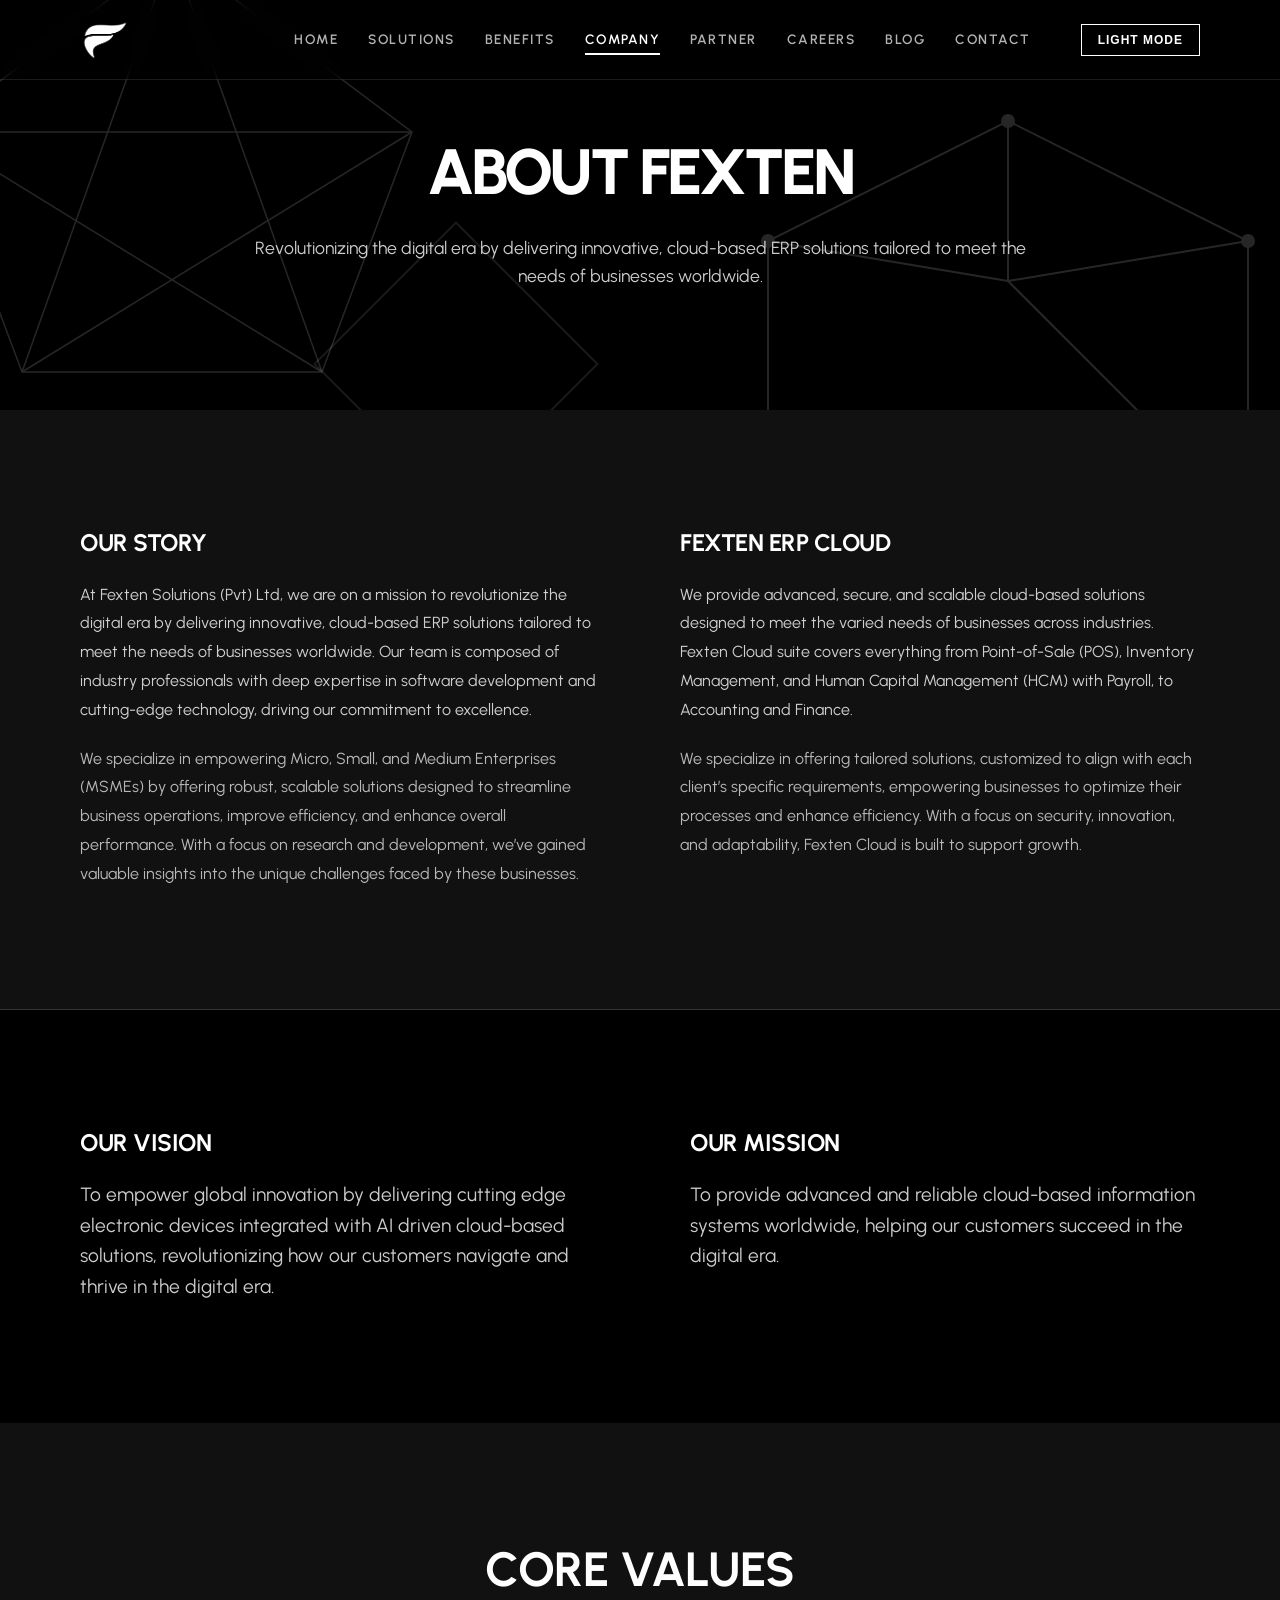
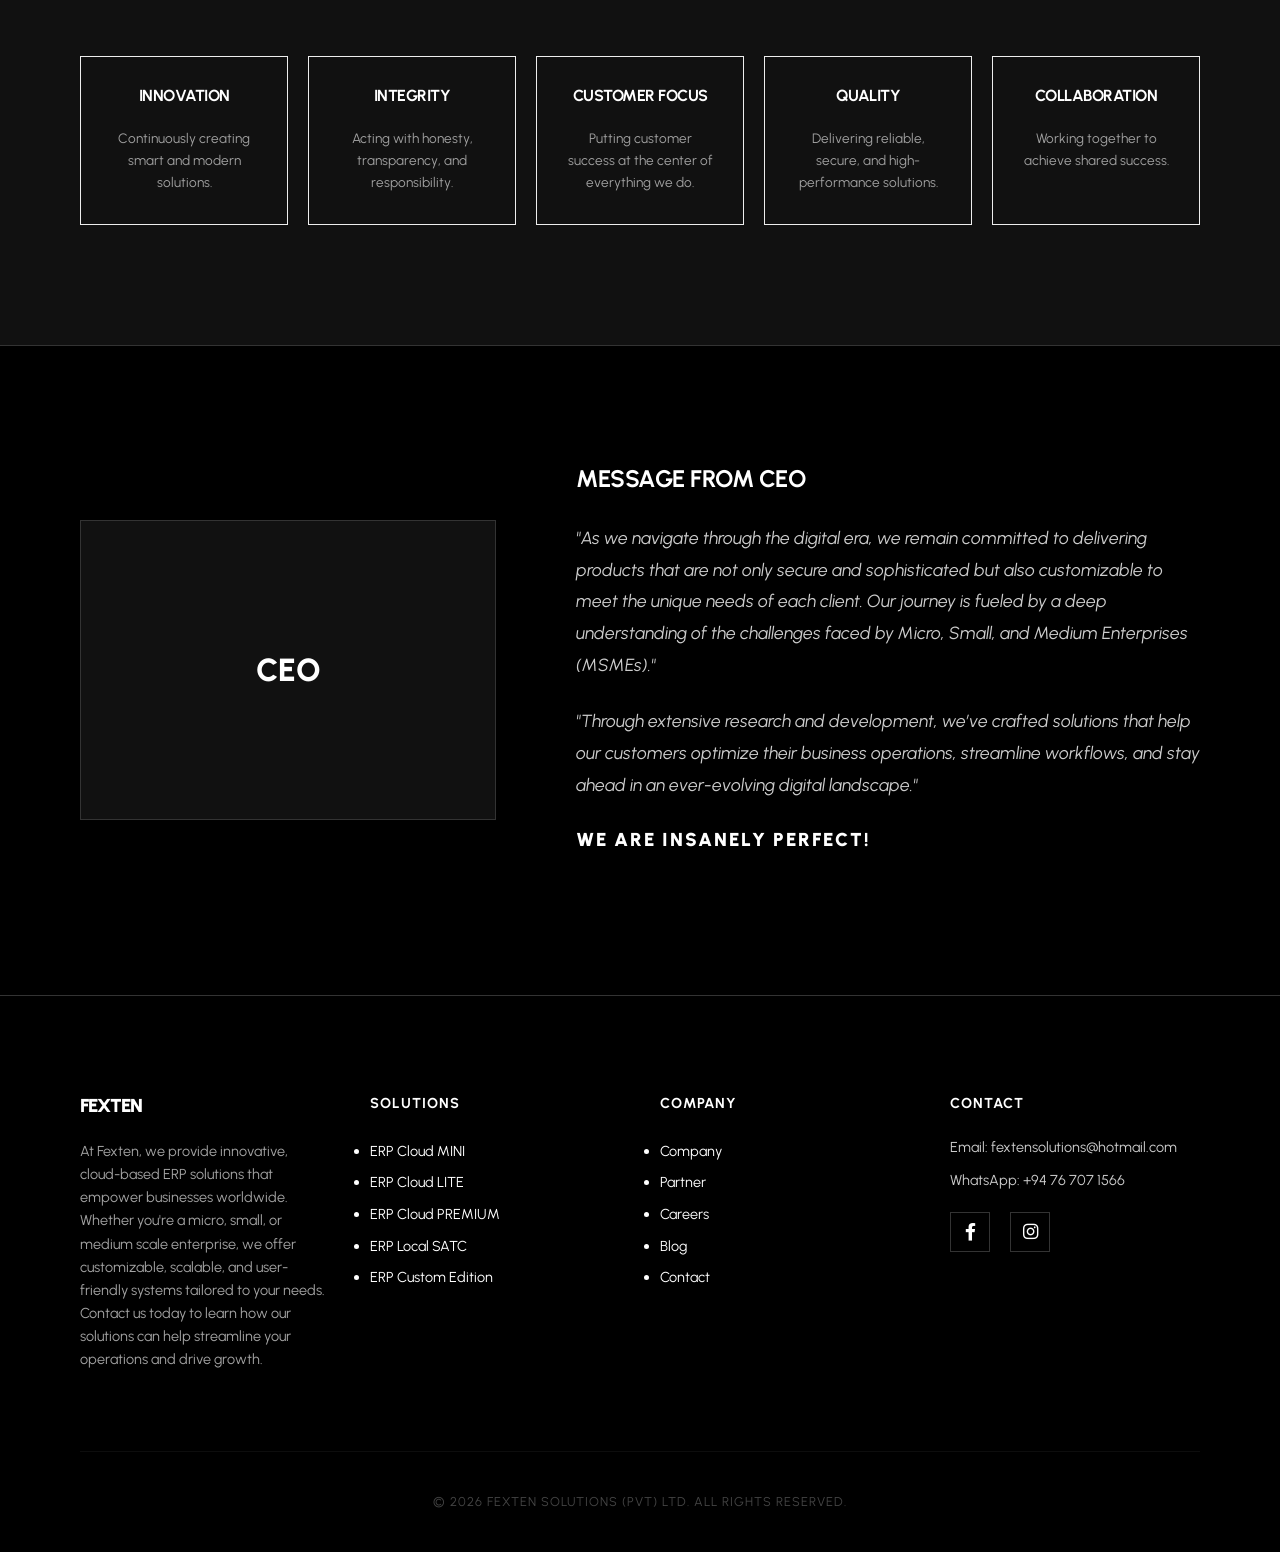
==== company.html @ 6a02f4cf "feat: Initial implementation of the Fexten website, including various pages, assets, and a refactore" ====
<!DOCTYPE html>
<html lang="en">

<head>
    <meta charset="UTF-8">
    <meta name="viewport" content="width=device-width, initial-scale=1.0">
    <title>Company | Fexten Solutions</title>
    <link rel="stylesheet" href="assets/css/style.css">
    <link href="https://fonts.googleapis.com/css2?family=Urbanist:wght@300;400;500;600;700;800;900&display=swap"
        rel="stylesheet">
    <link rel="stylesheet" href="https://cdnjs.cloudflare.com/ajax/libs/font-awesome/6.0.0/css/all.min.css">
</head>

<body>

    <!-- Header -->
    <!-- Header -->
    <nav class="navbar">
        <div class="container header-container">
            <div class="nav-logo">
                <a href="index.html">
                    <img src="assets/img/logo_whit.jpeg" alt="FEXTEN" class="nav-logo-img">
                </a>
            </div>
            <div class="mobile-menu-btn">☰</div>
            <div class="nav-links">
                <a href="index.html" data-page="index">Home</a>
                <a href="solutions.html" data-page="solutions">Solutions</a>
                <a href="benefits.html" data-page="benefits">Benefits</a>
                <a href="company.html" data-page="company">Company</a>
                <a href="partner.html" data-page="partner">Partner</a>
                <a href="careers.html" data-page="careers">Careers</a>
                <a href="blog.html" data-page="blog">Blog</a>
                <a href="contact.html" data-page="contact">Contact</a>
                <button class="theme-toggle" id="theme-toggle">
                    <span class="mode-text">Dark Mode</span>
                </button>
            </div>
        </div>
    </nav>

    <header class="section hero text-center bg-black-section" style="padding-top: 140px;">
        <div class="hero-bg-shapes">
            <!-- Dodecahedron Wireframe -->
            <svg class="geo-shape shape-1" viewBox="0 0 200 200" style="stroke: currentColor;">
                <path d="M100 20 L160 50 L160 120 L100 150 L40 120 L40 50 Z" />
                <path
                    d="M100 20 L100 60 L160 50 M100 60 L160 120 M100 150 L100 110 L160 120 M100 110 L40 120 M40 50 L100 60 M40 120 L40 50 M100 110 L40 120" />
                <circle cx="100" cy="20" r="1.5" fill="currentColor" />
                <circle cx="160" cy="50" r="1.5" fill="currentColor" />
                <circle cx="160" cy="120" r="1.5" fill="currentColor" />
                <circle cx="100" cy="150" r="1.5" fill="currentColor" />
                <circle cx="40" cy="120" r="1.5" fill="currentColor" />
                <circle cx="40" cy="50" r="1.5" fill="currentColor" />
            </svg>
            <!-- Icosahedron Wireframe -->
            <svg class="geo-shape shape-2" viewBox="0 0 200 200" style="stroke: currentColor;">
                <path d="M100 20 L180 80 L150 160 L50 160 L20 80 Z" />
                <path d="M100 20 L150 160 M100 20 L50 160 M180 80 L20 80 M180 80 L50 160 M20 80 L150 160" />
            </svg>
            <!-- Small Accent Shape -->
            <svg class="geo-shape shape-3" viewBox="0 0 100 100" style="stroke: currentColor;">
                <rect x="25" y="25" width="50" height="50" transform="rotate(45 50 50)" />
            </svg>
        </div>
        <div class="container">
            <h1 style="font-size: 4rem;">About Fexten</h1>
            <p style="max-width: 800px; margin: 0 auto; opacity: 0.8; font-size: 1.1rem;">
                Revolutionizing the digital era by delivering innovative, cloud-based ERP solutions tailored to meet the
                needs of businesses worldwide.
            </p>
        </div>
    </header>

    <section class="section bg-white-section">
        <div class="container">
            <div style="display: grid; grid-template-columns: 1fr 1fr; gap: 80px; align-items: start;">
                <div>
                    <h2 style="text-transform: uppercase;">Our Story</h2>
                    <p style="line-height: 1.8; margin-bottom: 20px;">
                        At Fexten Solutions (Pvt) Ltd, we are on a mission to revolutionize the digital era by
                        delivering innovative, cloud-based ERP solutions tailored to meet the needs of businesses
                        worldwide. Our team is composed of industry professionals with deep expertise in software
                        development and cutting-edge technology, driving our commitment to excellence.
                    </p>
                    <p style="opacity: 0.7; line-height: 1.8;">
                        We specialize in empowering Micro, Small, and Medium Enterprises (MSMEs) by offering robust,
                        scalable solutions designed to streamline business operations, improve efficiency, and enhance
                        overall performance. With a focus on research and development, we’ve gained valuable insights
                        into the unique challenges faced by these businesses.
                    </p>
                </div>
                <div>
                    <h2 style="text-transform: uppercase;">Fexten ERP Cloud</h2>
                    <p style="line-height: 1.8; margin-bottom: 20px;">
                        We provide advanced, secure, and scalable cloud-based solutions designed to meet the varied
                        needs of businesses across industries. Fexten Cloud suite covers everything from Point-of-Sale
                        (POS), Inventory Management, and Human Capital Management (HCM) with Payroll, to Accounting and
                        Finance.
                    </p>
                    <p style="opacity: 0.7; line-height: 1.8;">
                        We specialize in offering tailored solutions, customized to align with each client’s specific
                        requirements, empowering businesses to optimize their processes and enhance efficiency. With a
                        focus on security, innovation, and adaptability, Fexten Cloud is built to support growth.
                    </p>
                </div>
            </div>
        </div>
    </section>

    <section class="section bg-black-section" style="border-top: 1px solid #333;">
        <div class="container">
            <div style="display: grid; grid-template-columns: 1fr 1fr; gap: 100px;">
                <div>
                    <h2 style="text-transform: uppercase; color: #fff;">Our Vision</h2>
                    <p style="font-size: 1.2rem; line-height: 1.6; opacity: 0.8;">
                        To empower global innovation by delivering cutting edge electronic devices integrated with AI
                        driven cloud-based solutions, revolutionizing how our customers navigate and thrive in the
                        digital era.
                    </p>
                </div>
                <div>
                    <h2 style="text-transform: uppercase; color: #fff;">Our Mission</h2>
                    <p style="font-size: 1.2rem; line-height: 1.6; opacity: 0.8;">
                        To provide advanced and reliable cloud-based information systems worldwide, helping our
                        customers succeed in the digital era.
                    </p>
                </div>
            </div>
        </div>
    </section>

    <section class="section bg-white-section">
        <div class="container">
            <h2 class="text-center" style="text-transform: uppercase; font-size: 3rem; margin-bottom: 60px;">Core Values
            </h2>
            <div style="display: grid; grid-template-columns: repeat(5, 1fr); gap: 20px; text-align: center;">
                <div style="padding: 30px; border: 1px solid #eee;">
                    <h4 style="text-transform: uppercase;">Innovation</h4>
                    <p style="font-size: 0.85rem; opacity: 0.6;">Continuously creating smart and modern solutions.</p>
                </div>
                <div style="padding: 30px; border: 1px solid #eee;">
                    <h4 style="text-transform: uppercase;">Integrity</h4>
                    <p style="font-size: 0.85rem; opacity: 0.6;">Acting with honesty, transparency, and responsibility.
                    </p>
                </div>
                <div style="padding: 30px; border: 1px solid #eee;">
                    <h4 style="text-transform: uppercase;">Customer Focus</h4>
                    <p style="font-size: 0.85rem; opacity: 0.6;">Putting customer success at the center of everything we
                        do.</p>
                </div>
                <div style="padding: 30px; border: 1px solid #eee;">
                    <h4 style="text-transform: uppercase;">Quality</h4>
                    <p style="font-size: 0.85rem; opacity: 0.6;">Delivering reliable, secure, and high-performance
                        solutions.</p>
                </div>
                <div style="padding: 30px; border: 1px solid #eee;">
                    <h4 style="text-transform: uppercase;">Collaboration</h4>
                    <p style="font-size: 0.85rem; opacity: 0.6;">Working together to achieve shared success.</p>
                </div>
            </div>
        </div>
    </section>

    <section class="section bg-black-section" style="border-top: 1px solid #333;">
        <div class="container">
            <div style="display: grid; grid-template-columns: 1fr 1.5fr; gap: 80px; align-items: center;">
                <div
                    style="background: #111; height: 300px; border: 1px solid #333; display: flex; align-items: center; justify-content: center; font-weight: 800; font-size: 2rem;">
                    CEO</div>
                <div>
                    <h2 style="text-transform: uppercase; margin-bottom: 30px;">Message from CEO</h2>
                    <p
                        style="font-style: italic; font-size: 1.1rem; line-height: 1.8; opacity: 0.8; margin-bottom: 25px;">
                        "As we navigate through the digital era, we remain committed to delivering products that are not
                        only secure and sophisticated but also customizable to meet the unique needs of each client. Our
                        journey is fueled by a deep understanding of the challenges faced by Micro, Small, and Medium
                        Enterprises (MSMEs)."
                    </p>
                    <p
                        style="font-style: italic; font-size: 1.1rem; line-height: 1.8; opacity: 0.8; margin-bottom: 30px;">
                        "Through extensive research and development, we’ve crafted solutions that help our customers
                        optimize their business operations, streamline workflows, and stay ahead in an ever-evolving
                        digital landscape."
                    </p>
                    <h3 style="text-transform: uppercase; font-weight: 900; letter-spacing: 2px;">We are insanely
                        perfect!</h3>
                </div>
            </div>
        </div>
    </section>

    <!-- Footer -->
    <!-- Footer -->
    <footer>
        <div class="container">
            <div class="footer-grid" style="display: grid; grid-template-columns: repeat(4, 1fr); gap: 40px;">
                <div>
                    <h3 style="font-weight: 900; letter-spacing: -1px;">FEXTEN</h3>
                    <p style="font-size: 0.9rem; line-height: 1.6; opacity: 0.8;">At Fexten, we provide innovative,
                        cloud-based ERP solutions that empower businesses worldwide. Whether you're a micro, small, or
                        medium scale enterprise, we offer customizable, scalable, and user-friendly systems tailored to
                        your
                        needs. Contact us today to learn how our solutions can help streamline your operations and drive
                        growth.</p>
                </div>
                <div>
                    <h4 style="text-transform: uppercase; font-size: 0.9rem; letter-spacing: 1px;">Solutions</h4>
                    <ul style="line-height: 2.2; font-size: 0.9rem;">
                        <li><a href="solutions.html">ERP Cloud MINI</a></li>
                        <li><a href="solutions.html">ERP Cloud LITE</a></li>
                        <li><a href="solutions.html">ERP Cloud PREMIUM</a></li>
                        <li><a href="solutions.html">ERP Local SATC</a></li>
                        <li><a href="solutions.html">ERP Custom Edition</a></li>
                    </ul>
                </div>
                <div>
                    <h4 style="text-transform: uppercase; font-size: 0.9rem; letter-spacing: 1px;">Company</h4>
                    <ul style="line-height: 2.2; font-size: 0.9rem;">
                        <li><a href="company.html">Company</a></li>
                        <li><a href="partner.html">Partner</a></li>
                        <li><a href="careers.html">Careers</a></li>
                        <li><a href="blog.html">Blog</a></li>
                        <li><a href="contact.html">Contact</a></li>
                    </ul>
                </div>
                <div>
                    <h4 style="text-transform: uppercase; font-size: 0.9rem; letter-spacing: 1px;">Contact</h4>
                    <p style="font-size: 0.9rem; margin-bottom: 10px;">Email: fextensolutions@hotmail.com</p>
                    <p style="font-size: 0.9rem; margin-bottom: 20px;">WhatsApp: +94 76 707 1566</p>
                    <div style="display: flex; gap: 20px;">
                        <a href="https://web.facebook.com/profile.php?id=61559175011664" target="_blank"
                            class="social-icon"><i class="fab fa-facebook-f"></i></a>
                        <a href="https://www.instagram.com/fexten_solutions" target="_blank"
                            class="social-icon"><i class="fab fa-instagram"></i></a>
                    </div>
                </div>
            </div>
            <div class="footer-bottom"
                style="margin-top: 80px; padding-top: 40px; border-top: 1px solid rgba(255,255,255,0.1); text-align: center; font-size: 0.8rem; opacity: 0.5; letter-spacing: 1px;">
                &copy; 2026 Fexten Solutions (Pvt) Ltd. All Rights Reserved.
            </div>
        </div>
    </footer>

    <script src="assets/js/script.js"></script>
</body>

</html>
---- assets/css/style.css ----
:root {
    --bg-color: #ffffff;
    --text-color: #000000;
    --accent-color: #000000;
    --secondary-bg: #f5f5f5;
    --secondary-text: #333333;
    --border-color: #e0e0e0;
    --font-primary: 'Urbanist', sans-serif;
    --font-secondary: 'Urbanist', sans-serif;

    --container-width: 1200px;
    --nav-height: 80px;
    --border-radius: 0px;
    /* Sharp corners for premium look */
    --btn-radius: 0px;

    --transition: all 0.4s cubic-bezier(0.16, 1, 0.3, 1);
}

[data-theme="dark"] {
    --bg-color: #000000;
    --text-color: #ffffff;
    --accent-color: #ffffff;
    --secondary-bg: #111111;
    --secondary-text: #cccccc;
    --border-color: #333333;
}

* {
    margin: 0;
    padding: 0;
    box-sizing: border-box;
}

body {
    font-family: var(--font-primary);
    background-color: var(--bg-color);
    color: var(--text-color);
    line-height: 1.6;
    transition: var(--transition);
    background-image:
        linear-gradient(rgba(0, 0, 0, 0.03) 1px, transparent 1px),
        linear-gradient(90deg, rgba(0, 0, 0, 0.03) 1px, transparent 1px);
    background-size: 60px 60px;
}

[data-theme="dark"] body {
    background-image:
        linear-gradient(rgba(255, 255, 255, 0.03) 1px, transparent 1px),
        linear-gradient(90deg, rgba(255, 255, 255, 0.03) 1px, transparent 1px);
}

.hero::before {
    content: '';
    position: absolute;
    top: 0;
    left: 0;
    right: 0;
    bottom: 0;
    background:
        radial-gradient(circle at 50% 50%, rgba(0, 0, 0, 0.05) 0%, transparent 50%),
        repeating-linear-gradient(45deg, transparent, transparent 10px, rgba(0, 0, 0, 0.02) 10px, rgba(0, 0, 0, 0.02) 11px);
    pointer-events: none;
    z-index: -1;
}

.hero h1 {
    font-size: clamp(3rem, 8vw, 5rem);
    font-weight: 800;
    letter-spacing: -3px;
    line-height: 1;
    margin-bottom: 30px;
    text-transform: uppercase;
    position: relative;
    z-index: 1;
}

/* Geometric Background Shapes */
.hero-bg-shapes {
    position: absolute;
    top: 0;
    left: 0;
    width: 100%;
    height: 100%;
    z-index: 0;
    pointer-events: none;
    overflow: hidden;
}

.geo-shape {
    position: absolute;
    stroke-width: 0.5px;
    fill: none;
    opacity: 0.15;
    transition: all 1s ease-in-out;
}

.shape-1 {
    top: 10%;
    right: -10%;
    width: 800px;
    height: 800px;
    animation: rotateSlow 80s linear infinite;
}

.shape-2 {
    bottom: -20%;
    left: -10%;
    width: 600px;
    height: 600px;
    animation: rotateSlowReverse 60s linear infinite;
}

.shape-3 {
    top: 40%;
    left: 20%;
    width: 400px;
    height: 400px;
    animation: float 25s ease-in-out infinite;
    opacity: 0.1;
}

[data-theme="light"] .geo-shape {
    stroke: #000000;
}

[data-theme="dark"] .geo-shape {
    stroke: #ffffff;
}

@keyframes rotateSlow {
    from {
        transform: rotate(0deg);
    }

    to {
        transform: rotate(360deg);
    }
}

@keyframes rotateSlowReverse {
    from {
        transform: rotate(360deg);
    }

    to {
        transform: rotate(0deg);
    }
}

@keyframes float {

    0%,
    100% {
        transform: translateY(0) rotate(0deg);
    }

    50% {
        transform: translateY(-30px) rotate(10deg);
    }
}

h1,
h2,
h3,
h4,
h5,
h6 {
    font-family: var(--font-secondary);
    font-weight: 700;
    line-height: 1.1;
    margin-bottom: 1.5rem;
    letter-spacing: -0.5px;
}

a {
    text-decoration: none;
    color: inherit;
    transition: var(--transition);
}

.container {
    max-width: var(--container-width);
    margin: 0 auto;
    padding: 0 40px;
}

.section {
    padding: 120px 0;
}

.card {
    background: var(--bg-color);
    border: 1px solid var(--border-color);
    padding: 40px;
    transition: var(--transition);
}

.card:hover {
    transform: translateY(-10px);
    box-shadow: 20px 20px 0px var(--text-color);
    border-color: var(--text-color);
}

.btn {
    display: inline-flex;
    align-items: center;
    justify-content: center;
    padding: 18px 40px;
    background: transparent;
    color: var(--text-color);
    border: 1px solid var(--text-color);
    font-weight: 700;
    text-transform: uppercase;
    font-size: 0.85rem;
    letter-spacing: 2px;
    cursor: pointer;
    transition: all 0.4s cubic-bezier(0.16, 1, 0.3, 1);
    position: relative;
    z-index: 1;
}

.btn:hover {
    background: var(--text-color);
    color: var(--bg-color) !important;
}

.btn-filled {
    background: var(--text-color);
    color: var(--bg-color) !important;
    border: 1px solid var(--text-color);
}

.btn-filled:hover {
    background: transparent;
    color: var(--text-color) !important;
}

.text-center {
    text-align: center;
}

.mb-2 {
    margin-bottom: 2rem;
}

.mt-2 {
    margin-top: 2rem;
}

/* Navigation */
.navbar {
    height: var(--nav-height);
    width: 100%;
    position: fixed;
    top: 0;
    left: 0;
    z-index: 1000;
    border-bottom: 1px solid rgba(255, 255, 255, 0.1);
    transition: all 0.4s ease;
    backdrop-filter: blur(10px);
    -webkit-backdrop-filter: blur(10px);
}

.navbar.scrolled {
    background: var(--bg-color);
    box-shadow: 0 10px 30px rgba(0, 0, 0, 0.1);
}

[data-theme="dark"] .navbar.scrolled {
    background: #000000;
    border-bottom: 1px solid #333;
}

.header-container {
    display: flex;
    align-items: center;
    justify-content: space-between;
    height: 100%;
}

.navbar.scrolled {
    background: #000000;
    height: 70px;
    box-shadow: 0 10px 30px rgba(0, 0, 0, 0.5);
}

.nav-logo {
    display: flex;
    align-items: center;
}

.nav-logo-img {
    height: 50px;
    width: auto;
    filter: brightness(1.2);
}

.nav-links {
    display: flex;
    align-items: center;
    gap: 30px;
}

.nav-links a {
    font-size: 0.85rem;
    font-weight: 600;
    text-transform: uppercase;
    letter-spacing: 1.5px;
    opacity: 0.7;
    position: relative;
    padding: 5px 0;
    color: var(--text-color);
}

.navbar:not(.scrolled) .nav-links a {
    color: #ffffff;
}

.nav-links a::after {
    content: '';
    position: absolute;
    bottom: 0;
    left: 0;
    width: 0;
    height: 2px;
    background: var(--text-color);
    transition: var(--transition);
}

.navbar:not(.scrolled) .nav-links a::after {
    background: #ffffff;
}

.nav-links a:hover::after,
.nav-links a.active::after {
    width: 100%;
}

.nav-links a:hover,
.nav-links a.active {
    opacity: 1;
}

.theme-toggle {
    background: #ffffff;
    border: none;
    color: #000000;
    padding: 8px 16px;
    cursor: pointer;
    font-size: 0.75rem;
    font-weight: 800;
    text-transform: uppercase;
    letter-spacing: 1px;
    display: flex;
    align-items: center;
    gap: 8px;
    transition: var(--transition);
    margin-left: 20px;
}

.navbar:not(.scrolled) {
    background: rgba(0, 0, 0, 0.2);
}

[data-theme="light"] .navbar:not(.scrolled) {
    background: rgba(255, 255, 255, 0.2);
}

.theme-toggle:hover {
    background: #000000;
    color: #ffffff;
    box-shadow: 0 0 0 1px #ffffff;
}

[data-theme="dark"] .theme-toggle {
    background: #000000;
    color: #ffffff;
    border: 1px solid #ffffff;
}

[data-theme="dark"] .theme-toggle:hover {
    background: #ffffff;
    color: #000000;
}


.mobile-menu-btn {
    display: none;
    font-size: 1.8rem;
    cursor: pointer;
    color: var(--text-color);
    z-index: 1001;
    transition: var(--transition);
}

.navbar:not(.scrolled) .mobile-menu-btn {
    color: #ffffff;
}

/* Navigation Styles End */

/* Section Colors - Fixed for Dark Mode */
.bg-black-section {
    background-color: #000000;
    color: #ffffff;
}

.bg-black-section h1,
.bg-black-section h2,
.bg-black-section h3,
.bg-black-section h4,
.bg-black-section p {
    color: #ffffff !important;
}

.bg-white-section {
    background-color: var(--bg-color);
    color: var(--text-color);
}

.bg-white-section h1,
.bg-white-section h2,
.bg-white-section h3,
.bg-white-section h4 {
    color: var(--text-color) !important;
}

.bg-white-section p {
    color: var(--text-color) !important;
    opacity: 0.8;
}

[data-theme="dark"] .bg-white-section {
    background-color: #111111;
}

/* Footer */
footer {
    background: #000000;
    color: #ffffff;
    padding: 100px 0 40px;
    border-top: 1px solid #333333;
}

footer h3,
footer h4,
footer a {
    color: #ffffff !important;
}

footer p {
    color: #cccccc;
}

.footer-bottom {
    text-align: center;
    padding-top: 40px;
    margin-top: 60px;
    border-top: 1px solid #333333;
    font-size: 0.8rem;
    color: #888888;
    text-transform: uppercase;
    letter-spacing: 1px;
}

/* Responsive Overhaul */
@media (max-width: 1024px) {
    .container {
        padding: 0 25px;
    }

    .nav-links {
        gap: 15px;
    }

    .nav-links a {
        font-size: 0.75rem;
    }
}

@media (max-width: 900px) {
    .mobile-menu-btn {
        display: block;
    }

    .nav-links {
        position: fixed;
        top: 0;
        right: -100%;
        width: 80%;
        max-width: 300px;
        height: 100vh;
        background: var(--bg-color);
        flex-direction: column;
        justify-content: center;
        padding: 60px 40px;
        gap: 30px;
        transition: var(--transition);
        box-shadow: -10px 0 30px rgba(0, 0, 0, 0.2);
        z-index: 1000;
    }

    [data-theme="dark"] .nav-links {
        background: #111111;
        border-left: 1px solid #333;
    }

    .nav-links.active {
        right: 0;
    }

    .navbar:not(.scrolled) .nav-links a {
        color: var(--text-color);
    }

    .theme-toggle {
        margin-left: 0;
        width: 100%;
        justify-content: center;
    }

    .footer-grid {
        grid-template-columns: 1fr 1fr;
    }
}

@media (max-width: 600px) {
    .section {
        padding: 80px 0;
    }

    .hero h1 {
        font-size: 3rem;
    }

    .footer-grid {
        grid-template-columns: 1fr;
        gap: 30px;
    }

    .footer-bottom {
        margin-top: 40px;
    }

    .form-grid {
        grid-template-columns: 1fr;
    }
}

/* Forms */
.form-group {
    margin-bottom: 20px;
}

label {
    display: block;
    margin-bottom: 5px;
    font-weight: 500;
}

input,
select,
textarea {
    width: 100%;
    padding: 12px;
    border: 1px solid var(--border-color);
    background: var(--bg-color);
    color: var(--text-color);
    font-family: inherit;
    font-size: 1rem;
    outline: none;
    transition: var(--transition);
}

input:focus,
select:focus,
textarea:focus {
    border-color: var(--accent-color);
}

.form-grid {
    display: grid;
    grid-template-columns: 1fr 1fr;
    gap: 20px;
}

@media (max-width: 600px) {
    .form-grid {
        grid-template-columns: 1fr;
    }
}

/* Scroll Animations */
.reveal {
    opacity: 0;
    transform: translateY(30px);
    transition: opacity 0.8s ease, transform 0.8s ease;
}

.reveal-active {
    opacity: 1;
    transform: translateY(0);
}

/* Staggered delays for grids */
.grid-3>div:nth-child(2) {
    transition-delay: 0.1s;
}

.grid-3>div:nth-child(3) {
    transition-delay: 0.2s;
}


/* Preloader Styles */
#preloader {
    position: fixed;
    top: 0;
    left: 0;
    width: 100%;
    height: 100%;
    background-color: #000000;
    z-index: 9999;
    display: flex;
    justify-content: center;
    align-items: center;
}

.preloader-content {
    text-align: center;
    color: #ffffff;
}

.welcome-text {
    font-size: 3rem;
    font-weight: 300;
    letter-spacing: 5px;
    opacity: 0;
    animation: fadeInOut 2s ease-in-out forwards;
}

.logo-animation {
    font-size: 4rem;
    font-weight: 900;
    letter-spacing: -2px;
    opacity: 0;
    display: none;
    /* Hidden initially */
}

.logo-animation.active {
    display: block;
    animation: fadeIn 1.5s ease-in-out forwards;
}

/* Animations */
@keyframes fadeInOut {
    0% {
        opacity: 0;
        transform: translateY(20px);
    }

    40% {
        opacity: 1;
        transform: translateY(0);
    }

    60% {
        opacity: 1;
        transform: translateY(0);
    }

    100% {
        opacity: 0;
        transform: translateY(-20px);
    }
}

@keyframes fadeIn {
    0% {
        opacity: 0;
        transform: scale(0.9);
    }

    100% {
        opacity: 1;
        transform: scale(1);
    }
}

@keyframes fadeOutPreloader {
    to {
        opacity: 0;
        visibility: hidden;
    }
}


/* Clients Badge */
.clients-badge {
    margin-top: 80px;
    text-align: center;
    font-size: 1.2rem;
    font-weight: 700;
    border: 2px solid var(--text-color);
    padding: 20px 40px;
    display: inline-block;
    position: relative;
    left: 50%;
    transform: translateX(-50%);
    text-decoration: none;
    color: var(--text-color);
    transition: all 0.3s ease;
    text-transform: uppercase;
    letter-spacing: 1px;
}

.clients-badge:hover {
    background: var(--text-color);
    color: var(--bg-color);
    transform: translateX(-50%) translateY(-5px);
    box-shadow: 0 10px 30px rgba(0, 0, 0, 0.2);
}

/* Social Icons */
.social-icon {
    width: 40px;
    height: 40px;
    display: flex;
    align-items: center;
    justify-content: center;
    border: 1px solid rgba(255, 255, 255, 0.2);
    color: white !important;
    text-decoration: none;
    transition: all 0.3s ease;
    font-size: 1.1rem;
}

.social-icon:hover {
    background: white;
    color: black !important;
    transform: translateY(-3px);
}

[data-theme="light"] .social-icon {
    border-color: rgba(0, 0, 0, 0.1);
    color: black !important;
}

[data-theme="light"] .social-icon:hover {
    background: black;
    color: white !important;
}

/* Logo Image Styles */
.nav-logo-img {
    height: 50px;
    width: auto;
    object-fit: contain;
    display: block;
}

@media (max-width: 768px) {
    .nav-logo-img {
        height: 40px;
    }
}
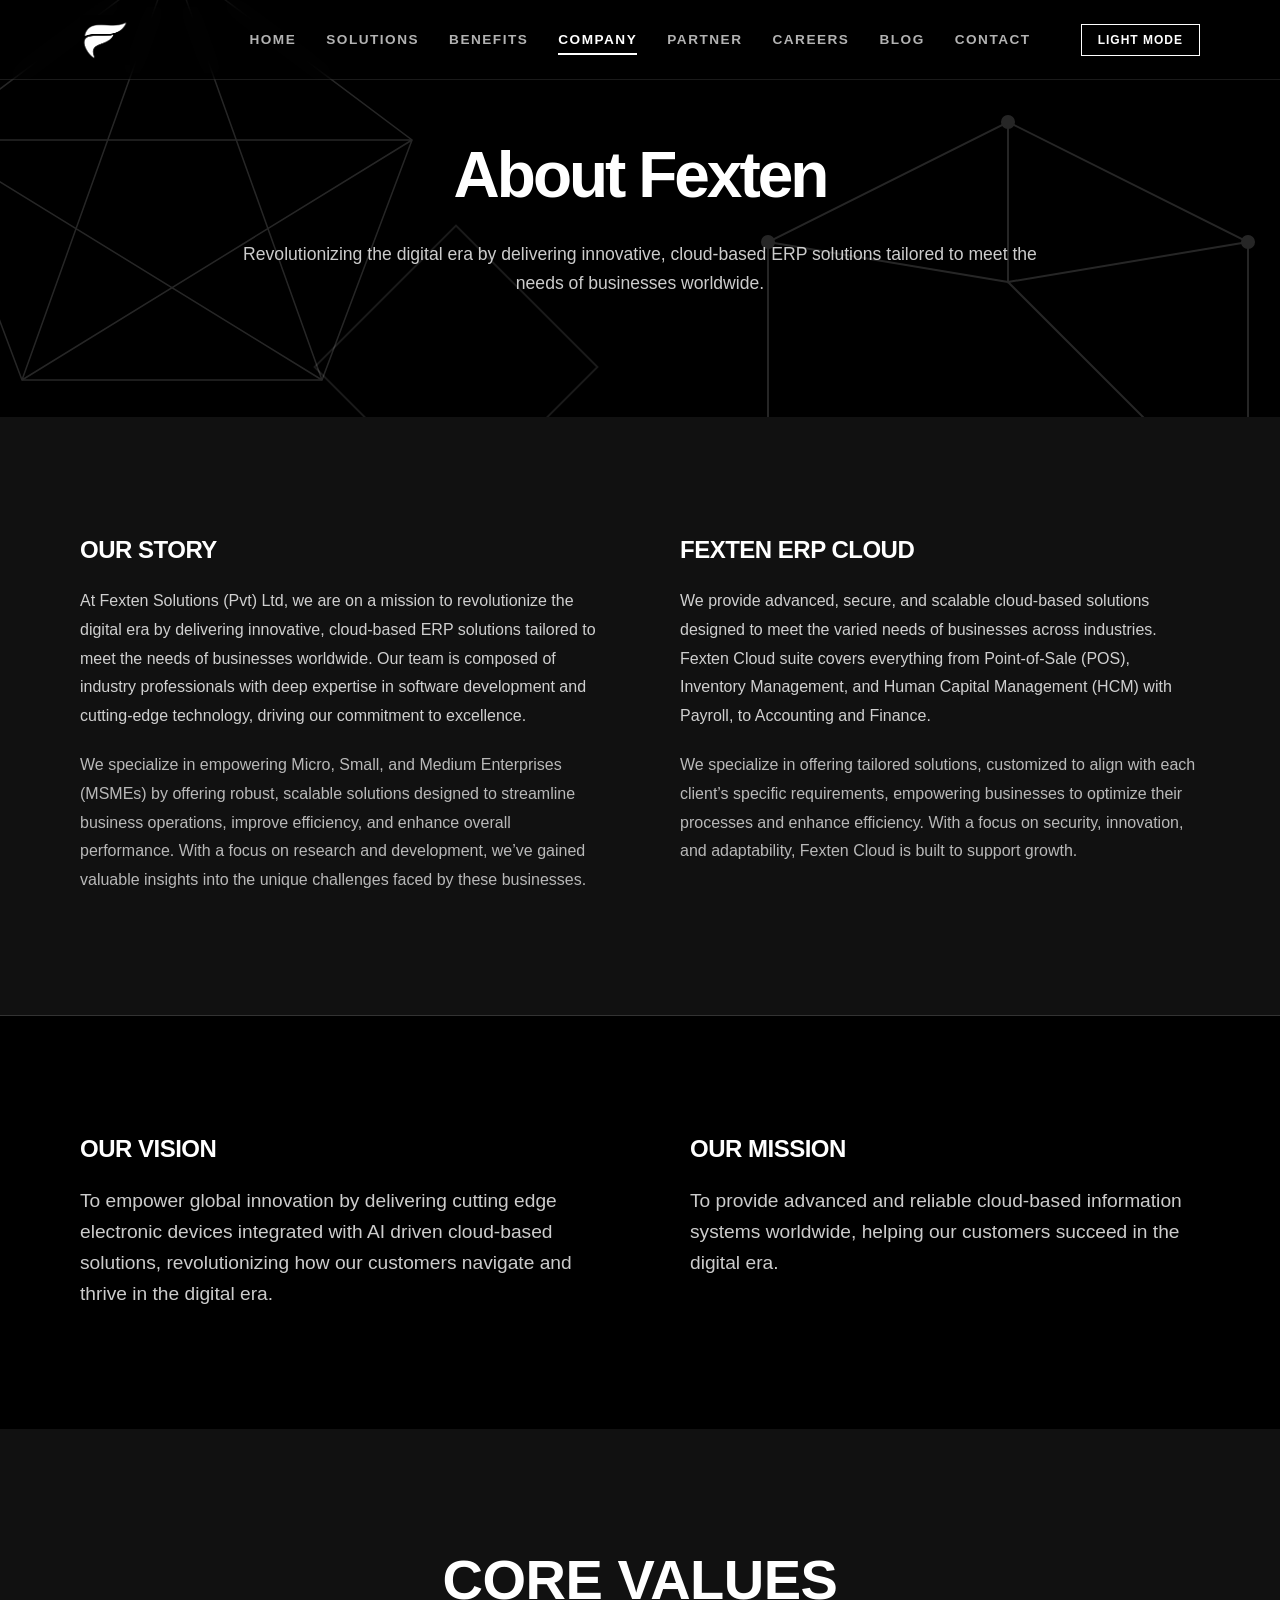
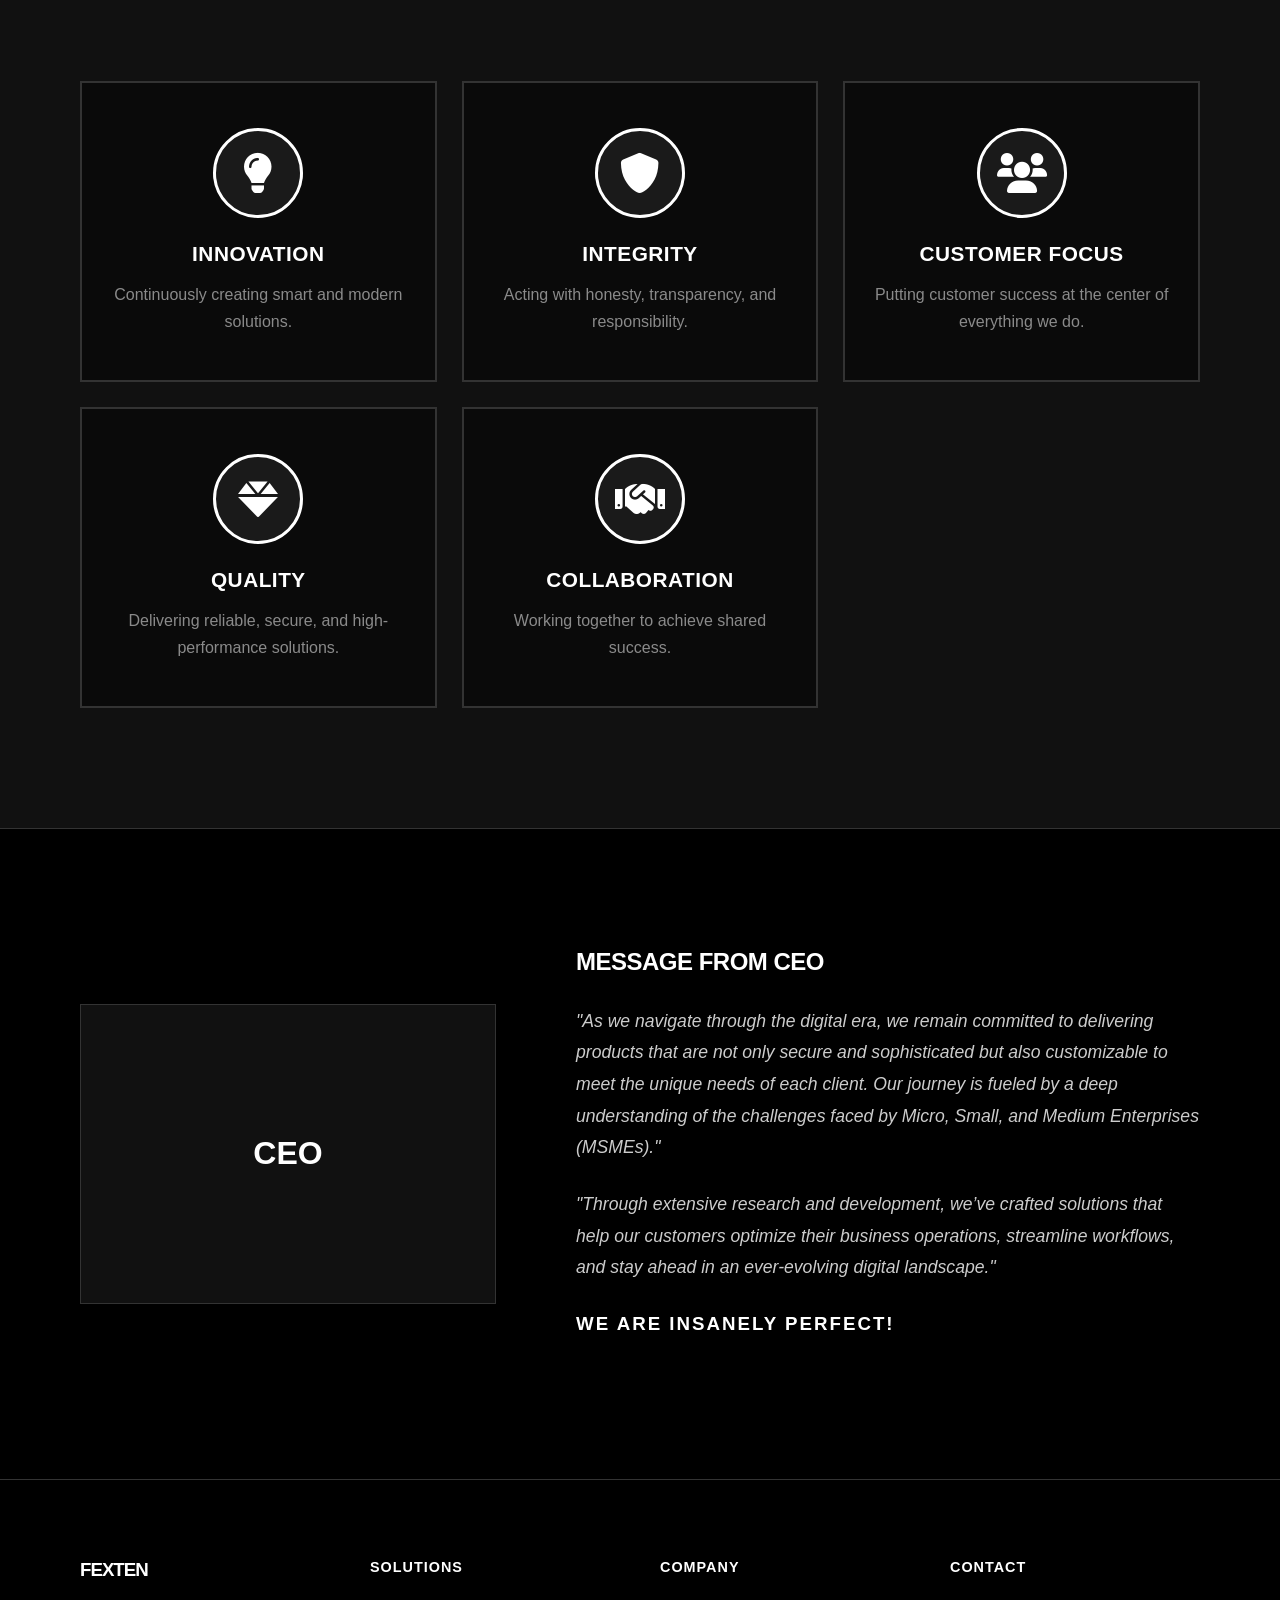
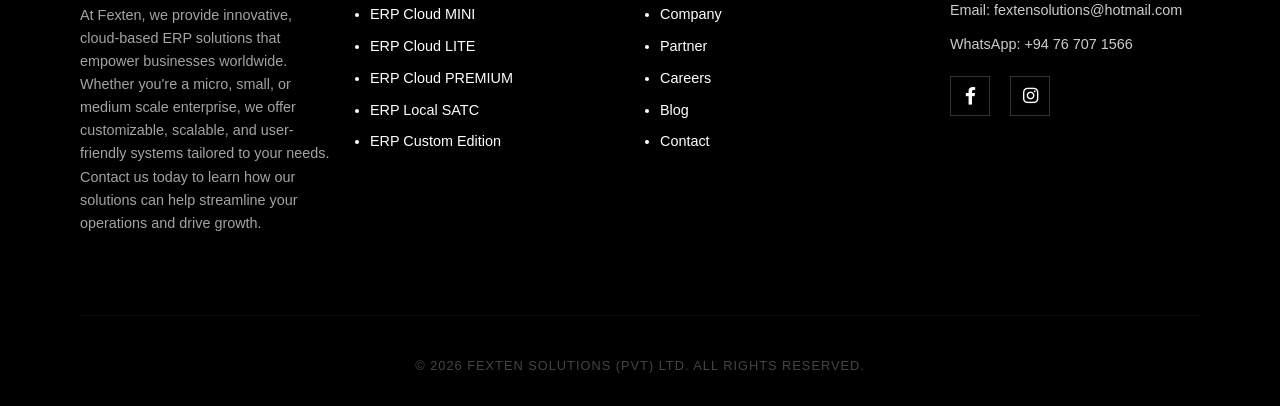
==== commit 8d4325a6: "partner page" ====
--- a/company.html
+++ b/company.html
@@ -132,31 +132,43 @@
 
     <section class="section bg-white-section">
         <div class="container">
-            <h2 class="text-center" style="text-transform: uppercase; font-size: 3rem; margin-bottom: 60px;">Core Values
+            <h2 class="text-center" style="text-transform: uppercase; font-size: 3.5rem; margin-bottom: 70px; font-weight: 800;">Core Values
             </h2>
-            <div style="display: grid; grid-template-columns: repeat(5, 1fr); gap: 20px; text-align: center;">
-                <div style="padding: 30px; border: 1px solid #eee;">
-                    <h4 style="text-transform: uppercase;">Innovation</h4>
-                    <p style="font-size: 0.85rem; opacity: 0.6;">Continuously creating smart and modern solutions.</p>
-                </div>
-                <div style="padding: 30px; border: 1px solid #eee;">
-                    <h4 style="text-transform: uppercase;">Integrity</h4>
-                    <p style="font-size: 0.85rem; opacity: 0.6;">Acting with honesty, transparency, and responsibility.
-                    </p>
-                </div>
-                <div style="padding: 30px; border: 1px solid #eee;">
-                    <h4 style="text-transform: uppercase;">Customer Focus</h4>
-                    <p style="font-size: 0.85rem; opacity: 0.6;">Putting customer success at the center of everything we
-                        do.</p>
-                </div>
-                <div style="padding: 30px; border: 1px solid #eee;">
-                    <h4 style="text-transform: uppercase;">Quality</h4>
-                    <p style="font-size: 0.85rem; opacity: 0.6;">Delivering reliable, secure, and high-performance
-                        solutions.</p>
-                </div>
-                <div style="padding: 30px; border: 1px solid #eee;">
-                    <h4 style="text-transform: uppercase;">Collaboration</h4>
-                    <p style="font-size: 0.85rem; opacity: 0.6;">Working together to achieve shared success.</p>
+            <div class="core-values-grid">
+                <div class="core-value-card">
+                    <div class="core-value-icon-circle">
+                        <i class="fas fa-lightbulb"></i>
+                    </div>
+                    <h4 class="core-value-title">INNOVATION</h4>
+                    <p class="core-value-text">Continuously creating smart and modern solutions.</p>
+                </div>
+                <div class="core-value-card">
+                    <div class="core-value-icon-circle">
+                        <i class="fas fa-shield-alt"></i>
+                    </div>
+                    <h4 class="core-value-title">INTEGRITY</h4>
+                    <p class="core-value-text">Acting with honesty, transparency, and responsibility.</p>
+                </div>
+                <div class="core-value-card">
+                    <div class="core-value-icon-circle">
+                        <i class="fas fa-users"></i>
+                    </div>
+                    <h4 class="core-value-title">CUSTOMER FOCUS</h4>
+                    <p class="core-value-text">Putting customer success at the center of everything we do.</p>
+                </div>
+                <div class="core-value-card">
+                    <div class="core-value-icon-circle">
+                        <i class="fas fa-gem"></i>
+                    </div>
+                    <h4 class="core-value-title">QUALITY</h4>
+                    <p class="core-value-text">Delivering reliable, secure, and high-performance solutions.</p>
+                </div>
+                <div class="core-value-card">
+                    <div class="core-value-icon-circle">
+                        <i class="fas fa-handshake"></i>
+                    </div>
+                    <h4 class="core-value-title">COLLABORATION</h4>
+                    <p class="core-value-text">Working together to achieve shared success.</p>
                 </div>
             </div>
         </div>
--- a/assets/css/style.css
+++ b/assets/css/style.css
@@ -5,8 +5,8 @@
     --secondary-bg: #f5f5f5;
     --secondary-text: #333333;
     --border-color: #e0e0e0;
-    --font-primary: 'Urbanist', sans-serif;
-    --font-secondary: 'Urbanist', sans-serif;
+    --font-primary: Arial, sans-serif;
+    --font-secondary: Arial, sans-serif;
 
     --container-width: 1200px;
     --nav-height: 80px;
@@ -65,12 +65,12 @@
 }
 
 .hero h1 {
-    font-size: clamp(3rem, 8vw, 5rem);
+    font-size: clamp(3.5rem, 9vw, 6rem);
     font-weight: 800;
     letter-spacing: -3px;
-    line-height: 1;
+    line-height: 1.1;
     margin-bottom: 30px;
-    text-transform: uppercase;
+    text-align: center;
     position: relative;
     z-index: 1;
 }
@@ -439,7 +439,7 @@
 footer {
     background: #000000;
     color: #ffffff;
-    padding: 100px 0 40px;
+    padding: 80px 0 30px;
     border-top: 1px solid #333333;
 }
 
@@ -531,7 +531,7 @@
     }
 
     .hero h1 {
-        font-size: 3rem;
+        font-size: 3.5rem;
     }
 
     .footer-grid {
@@ -696,6 +696,116 @@
     }
 }
 
+/* Why Choose Us Section - Card Hover Effects */
+.why-choose-card {
+    border: 1px solid #e0e0e0;
+    padding: 40px 30px;
+    text-align: center;
+    transition: all 0.4s ease;
+    background: #ffffff;
+    position: relative;
+    border-radius: 0;
+}
+
+.why-choose-card:hover {
+    transform: translateY(-10px);
+    box-shadow: 0 15px 40px rgba(0, 0, 0, 0.1);
+    border-color: #000;
+}
+
+.why-choose-card .icon-circle {
+    width: 80px;
+    height: 80px;
+    margin: 0 auto 25px;
+    display: flex;
+    align-items: center;
+    justify-content: center;
+    border: 2px solid #000;
+    border-radius: 50%;
+    transition: all 0.4s ease;
+}
+
+.why-choose-card:hover .icon-circle {
+    background: #000;
+    transform: scale(1.1);
+}
+
+.why-choose-card:hover .icon-circle i {
+    color: #fff !important;
+}
+
+.why-choose-icon {
+    color: #000;
+}
+
+[data-theme="light"] .why-choose-card {
+    background: #ffffff;
+    border-color: #e0e0e0;
+}
+
+[data-theme="light"] .why-choose-card:hover {
+    border-color: #000;
+}
+
+[data-theme="dark"] .why-choose-card {
+    background: #1a1a1a;
+    border-color: #333;
+}
+
+[data-theme="dark"] .why-choose-card:hover {
+    background: #222;
+    border-color: #555;
+    box-shadow: 0 15px 40px rgba(255, 255, 255, 0.05);
+}
+
+[data-theme="dark"] .why-choose-card .icon-circle {
+    border-color: #fff;
+}
+
+[data-theme="dark"] .why-choose-icon {
+    color: #fff;
+}
+
+[data-theme="dark"] .why-choose-card:hover .icon-circle {
+    background: #fff;
+}
+
+[data-theme="dark"] .why-choose-card:hover .icon-circle i {
+    color: #000 !important;
+}
+
+/* Branch Cards - Contact Page */
+.branch-card {
+    border: 1px solid #e0e0e0;
+    background: #f9f9f9;
+    transition: all 0.3s ease;
+}
+
+.branch-icon {
+    color: #000;
+}
+
+.branch-link {
+    color: #000;
+    text-decoration: none;
+}
+
+.branch-link:hover {
+    text-decoration: underline;
+}
+
+[data-theme="dark"] .branch-card {
+    background: #000;
+    border-color: #333;
+}
+
+[data-theme="dark"] .branch-icon {
+    color: #fff;
+}
+
+[data-theme="dark"] .branch-link {
+    color: #fff;
+}
 
 /* Clients Badge */
 .clients-badge {
@@ -765,4 +875,823 @@
     .nav-logo-img {
         height: 40px;
     }
+}
+
+/* Feature Cards Styling */
+@import url('https://fonts.googleapis.com/css2?family=Playfair+Display:wght@400;600;700&family=Merriweather:wght@300;400;700&display=swap');
+
+.feature-card {
+    border: 1px solid #333;
+    transition: transform 0.3s ease, box-shadow 0.3s ease;
+}
+
+.feature-card:hover {
+    transform: translateY(-5px);
+    box-shadow: 0 10px 30px rgba(0, 0, 0, 0.3);
+}
+
+.feature-heading {
+    font-family: Arial, sans-serif;
+    font-weight: 700;
+    letter-spacing: 1px;
+}
+
+.feature-icon {
+    transition: transform 0.3s ease;
+}
+
+.feature-card:hover .feature-icon {
+    transform: scale(1.1);
+}
+
+/* Testimonial Carousel Styling */
+.testimonial-main-heading {
+    font-family: Arial, sans-serif;
+    font-weight: 700;
+}
+
+.testimonial-carousel-container {
+    position: relative;
+    max-width: 100%;
+    margin: 0 auto;
+    padding: 0 60px;
+}
+
+.testimonial-carousel {
+    overflow: hidden;
+    width: 100%;
+}
+
+.testimonial-track {
+    display: flex;
+    transition: transform 0.6s cubic-bezier(0.4, 0, 0.2, 1);
+    gap: 20px;
+    align-items: stretch;
+}
+
+.testimonial-card {
+    flex: 0 0 calc(33.333% - 14px);
+    min-width: calc(33.333% - 14px);
+    max-width: calc(33.333% - 14px);
+    padding: 25px 20px;
+    border: 1px solid #444;
+    background: linear-gradient(135deg, #1a1a1a 0%, #2a2a2a 100%);
+    display: flex;
+    flex-direction: column;
+    justify-content: space-between;
+    box-sizing: border-box;
+    position: relative;
+    transition: all 0.4s ease;
+    aspect-ratio: 1 / 1;
+    border-radius: 8px;
+    box-shadow: 0 4px 15px rgba(0, 0, 0, 0.3);
+}
+
+.testimonial-card::before {
+    content: '"';
+    position: absolute;
+    top: 12px;
+    left: 15px;
+    font-size: 3.5rem;
+    font-family: Arial, sans-serif;
+    color: rgba(255, 255, 255, 0.05);
+    line-height: 1;
+    pointer-events: none;
+}
+
+.testimonial-card:hover {
+    border-color: #555;
+    transform: translateY(-10px);
+    box-shadow: 0 15px 35px rgba(0, 0, 0, 0.5);
+}
+
+.testimonial-stars {
+    display: flex;
+    gap: 5px;
+    margin-bottom: 15px;
+    font-size: 1rem;
+    color: #ffffff;
+    position: relative;
+    z-index: 1;
+    justify-content: center;
+}
+
+.testimonial-stars i {
+    text-shadow: 0 0 8px rgba(255, 255, 255, 0.3);
+}
+
+.testimonial-text {
+    font-family: 'Merriweather', serif;
+    font-style: italic;
+    margin-bottom: 15px;
+    opacity: 0.85;
+    font-size: 0.98rem;
+    text-align: center;
+    flex-grow: 1;
+    line-height: 1.6;
+    position: relative;
+    z-index: 1;
+    color: #e0e0e0;
+}
+
+.testimonial-author {
+    margin-top: auto;
+    padding-top: 10px;
+    border-top: 1px solid rgba(255, 255, 255, 0.1);
+    text-align: center;
+}
+
+.testimonial-author strong {
+    font-family: Arial, sans-serif;
+    font-weight: 700;
+    font-size: 0.88rem;
+    display: block;
+    margin-bottom: 4px;
+    color: #fff;
+}
+
+.testimonial-role {
+    font-size: 0.68rem;
+    color: #999;
+    text-transform: uppercase;
+    letter-spacing: 1.5px;
+    font-weight: 500;
+}
+
+.testimonial-arrow {
+    position: absolute;
+    top: 50%;
+    transform: translateY(-50%);
+    background: linear-gradient(135deg, rgba(255, 255, 255, 0.08) 0%, rgba(255, 255, 255, 0.03) 100%);
+    border: 1px solid #444;
+    color: #fff;
+    width: 50px;
+    height: 50px;
+    border-radius: 50%;
+    cursor: pointer;
+    z-index: 10;
+    transition: all 0.3s cubic-bezier(0.4, 0, 0.2, 1);
+    display: flex;
+    align-items: center;
+    justify-content: center;
+    font-size: 1.2rem;
+    backdrop-filter: blur(8px);
+}
+
+.testimonial-arrow:hover {
+    background: linear-gradient(135deg, rgba(255, 255, 255, 0.18) 0%, rgba(255, 255, 255, 0.08) 100%);
+    border-color: #666;
+    transform: translateY(-50%) scale(1.12);
+    box-shadow: 0 8px 25px rgba(0, 0, 0, 0.4);
+}
+
+.testimonial-arrow:active {
+    transform: translateY(-50%) scale(1.02);
+}
+
+.testimonial-arrow-left {
+    left: 0;
+}
+
+.testimonial-arrow-right {
+    right: 0;
+}
+
+/* Testimonial Dots Indicator */
+.testimonial-dots {
+    display: flex;
+    justify-content: center;
+    gap: 12px;
+    margin-top: 40px;
+}
+
+.testimonial-dot {
+    width: 10px;
+    height: 10px;
+    border-radius: 50%;
+    background: rgba(255, 255, 255, 0.2);
+    border: 1px solid rgba(255, 255, 255, 0.3);
+    cursor: pointer;
+    transition: all 0.3s ease;
+}
+
+.testimonial-dot:hover {
+    background: rgba(255, 255, 255, 0.4);
+    transform: scale(1.2);
+}
+
+.testimonial-dot.active {
+    background: rgba(255, 255, 255, 0.8);
+    border-color: rgba(255, 255, 255, 0.9);
+    width: 30px;
+    border-radius: 5px;
+}
+
+[data-theme="light"] .testimonial-dot {
+    background: rgba(0, 0, 0, 0.15);
+    border-color: rgba(0, 0, 0, 0.25);
+}
+
+[data-theme="light"] .testimonial-dot:hover {
+    background: rgba(0, 0, 0, 0.35);
+}
+
+[data-theme="light"] .testimonial-dot.active {
+    background: rgba(0, 0, 0, 0.7);
+    border-color: rgba(0, 0, 0, 0.8);
+}
+
+/* Light Mode Adjustments */
+[data-theme="light"] .testimonial-card {
+    background: linear-gradient(135deg, #ffffff 0%, #f8f8f8 100%);
+    border-color: #d0d0d0;
+}
+
+[data-theme="light"] .testimonial-card::before {
+    color: rgba(0, 0, 0, 0.04);
+}
+
+[data-theme="light"] .testimonial-stars {
+    color: #333333 !important;
+}
+
+[data-theme="light"] .testimonial-stars i {
+    text-shadow: 0 0 6px rgba(0, 0, 0, 0.1);
+}
+
+[data-theme="light"] .testimonial-card:hover {
+    border-color: #999;
+    box-shadow: 0 15px 35px rgba(0, 0, 0, 0.12);
+}
+
+[data-theme="light"] .testimonial-text {
+    color: #000000 !important;
+    opacity: 1 !important;
+}
+
+[data-theme="light"] .testimonial-author strong {
+    color: #000000 !important;
+}
+
+[data-theme="light"] .testimonial-role {
+    color: #555555 !important;
+}
+
+[data-theme="light"] .testimonial-author {
+    border-top-color: rgba(0, 0, 0, 0.1);
+}
+
+[data-theme="light"] .testimonial-arrow {
+    background: linear-gradient(135deg, rgba(0, 0, 0, 0.06) 0%, rgba(0, 0, 0, 0.02) 100%);
+    border-color: #bbb;
+    color: #000;
+}
+
+[data-theme="light"] .testimonial-arrow:hover {
+    background: linear-gradient(135deg, rgba(0, 0, 0, 0.14) 0%, rgba(0, 0, 0, 0.06) 100%);
+    border-color: #888;
+    box-shadow: 0 8px 25px rgba(0, 0, 0, 0.15);
+}
+
+[data-theme="light"] .feature-card {
+    border-color: #ddd;
+}
+
+/* Responsive Design */
+@media (max-width: 1400px) {
+    .testimonial-card {
+        flex: 0 0 calc(33.333% - 14px);
+        min-width: calc(33.333% - 14px);
+        max-width: calc(33.333% - 14px);
+    }
+}
+
+@media (max-width: 1024px) {
+    .testimonial-card {
+        flex: 0 0 calc(50% - 10px);
+        min-width: calc(50% - 10px);
+        max-width: calc(50% - 10px);
+    }
+}
+
+@media (max-width: 768px) {
+    .testimonial-card {
+        flex: 0 0 100%;
+        min-width: 100%;
+        max-width: 100%;
+        padding: 20px 15px;
+    }
+    
+    .testimonial-carousel-container {
+        padding: 0 55px;
+    }
+    
+    .testimonial-arrow {
+        width: 45px;
+        height: 45px;
+        font-size: 1.1rem;
+    }
+    
+    .feature-icon {
+        font-size: 2.5rem !important;
+    }
+
+    .testimonial-card::before {
+        font-size: 3rem;
+        top: 10px;
+        left: 12px;
+    }
+
+    .testimonial-text {
+        font-size: 0.82rem;
+    }
+}
+
+/* ================================
+   Partner Page Styles & Animations
+   ================================ */
+
+/* Partner Icons - Light Mode */
+.partner-icon {
+    color: #000 !important;
+    transition: all 0.4s ease;
+}
+
+/* Partner Info Cards - Light Mode */
+.partner-info-card {
+    margin-bottom: 30px;
+    padding: 30px;
+    background: #f9f9f9;
+    border: 1px solid #e0e0e0;
+    border-left: 5px solid #000;
+    transition: all 0.4s ease;
+}
+
+.partner-info-card:hover {
+    transform: translateX(10px);
+    box-shadow: 0 10px 30px rgba(0,0,0,0.1);
+    border-left-color: #333;
+}
+
+.partner-info-card:hover .partner-icon {
+    transform: scale(1.15) rotate(5deg);
+}
+
+/* Partner CTA Box - Light Mode */
+.partner-cta-box {
+    margin-top: 40px;
+    transition: all 0.4s ease;
+}
+
+.partner-cta-inner {
+    text-align: center;
+    padding: 40px;
+    background: #000;
+    color: #fff;
+    border: 2px solid #000;
+    transition: all 0.4s ease;
+}
+
+.partner-cta-inner h3 {
+    color: #fff !important;
+}
+
+.partner-cta-inner i {
+    color: #fff !important;
+    transition: all 0.4s ease;
+}
+
+.partner-cta-box:hover {
+    transform: translateY(-5px);
+    box-shadow: 0 15px 50px rgba(0,0,0,0.3);
+}
+
+.partner-cta-box:hover i {
+    transform: scale(1.2);
+}
+
+/* Partner Form Section */
+.partner-form-section {
+    position: sticky;
+    top: 100px;
+}
+
+/* Partner Form - Light Mode */
+.partner-form {
+    background: #fff;
+    padding: 40px;
+    color: #000;
+    border: 2px solid #e0e0e0;
+    box-shadow: 0 10px 40px rgba(0,0,0,0.08);
+}
+
+.partner-form-title {
+    color: #000 !important;
+    text-transform: uppercase;
+    margin-bottom: 25px;
+    font-size: 1.3rem;
+    text-align: center;
+    border-bottom: 2px solid #e0e0e0;
+    padding-bottom: 15px;
+}
+
+.partner-form-label {
+    color: #666 !important;
+    font-size: 0.85rem;
+    text-transform: uppercase;
+    margin-bottom: 8px;
+    display: block;
+}
+
+.partner-form-input {
+    background: #f9f9f9 !important;
+    border: 1px solid #ddd !important;
+    color: #000 !important;
+    padding: 12px;
+    width: 100%;
+    font-size: 0.95rem;
+    transition: all 0.3s ease;
+}
+
+.partner-form-input:focus {
+    border-color: #000 !important;
+    outline: none;
+    box-shadow: 0 0 0 3px rgba(0,0,0,0.05);
+    background: #fff !important;
+}
+
+.partner-form-readonly {
+    background: #e9e9e9 !important;
+    color: #999 !important;
+    cursor: not-allowed;
+}
+
+/* Partner Submit Button - Light Mode */
+.partner-submit-btn {
+    width: 100%;
+    background: #000 !important;
+    color: #fff !important;
+    border-color: #000 !important;
+    padding: 15px;
+    font-size: 1.1rem;
+    font-weight: 700;
+    text-transform: uppercase;
+    letter-spacing: 1.5px;
+    transition: all 0.4s ease;
+}
+
+.partner-submit-btn:hover {
+    background: #333 !important;
+    color: #fff !important;
+    transform: translateY(-2px);
+    box-shadow: 0 10px 30px rgba(0,0,0,0.3);
+}
+
+/* Animations */
+@keyframes slideInLeft {
+    from {
+        opacity: 0;
+        transform: translateX(-60px);
+    }
+    to {
+        opacity: 1;
+        transform: translateX(0);
+    }
+}
+
+@keyframes slideInRight {
+    from {
+        opacity: 0;
+        transform: translateX(60px);
+    }
+    to {
+        opacity: 1;
+        transform: translateX(0);
+    }
+}
+
+@keyframes fadeIn {
+    from {
+        opacity: 0;
+        transform: translateY(20px);
+    }
+    to {
+        opacity: 1;
+        transform: translateY(0);
+    }
+}
+
+/* Dark Mode Partner Styles */
+[data-theme="dark"] .partner-icon {
+    color: #fff !important;
+}
+
+[data-theme="dark"] .partner-info-card {
+    background: #1a1a1a;
+    border: 1px solid #333;
+    border-left: 5px solid #fff;
+}
+
+[data-theme="dark"] .partner-info-card:hover {
+    background: #222;
+    border-left-color: #ccc;
+}
+
+[data-theme="dark"] .partner-info-card h2,
+[data-theme="dark"] .partner-info-card h3 {
+    color: #fff !important;
+}
+
+[data-theme="dark"] .partner-info-card p {
+    color: #ccc !important;
+}
+
+[data-theme="dark"] .partner-cta-inner {
+    background: linear-gradient(135deg, #000 0%, #1a1a1a 100%);
+    border-color: #333;
+}
+
+[data-theme="dark"] .partner-form {
+    background: #000 !important;
+    color: #fff !important;
+    border-color: #333 !important;
+    box-shadow: 0 10px 40px rgba(0,0,0,0.5);
+}
+
+[data-theme="dark"] .partner-form-title {
+    color: #fff !important;
+    border-bottom-color: #333 !important;
+}
+
+[data-theme="dark"] .partner-form-label {
+    color: #888 !important;
+}
+
+[data-theme="dark"] .partner-form-input {
+    background: #111 !important;
+    border-color: #333 !important;
+    color: #fff !important;
+}
+
+[data-theme="dark"] .partner-form-input:focus {
+    border-color: #666 !important;
+    box-shadow: 0 0 0 3px rgba(255,255,255,0.05);
+    background: #1a1a1a !important;
+}
+
+[data-theme="dark"] .partner-form-readonly {
+    background: #0a0a0a !important;
+    color: #666 !important;
+}
+
+[data-theme="dark"] .partner-submit-btn {
+    background: #fff !important;
+    color: #000 !important;
+    border-color: #fff !important;
+}
+
+[data-theme="dark"] .partner-submit-btn:hover {
+    background: transparent !important;
+    color: #fff !important;
+    border-color: #fff !important;
+    box-shadow: 0 10px 30px rgba(255,255,255,0.2);
+}
+
+/* Responsive Partner Layout */
+@media (max-width: 1024px) {
+    .partner-form-section {
+        position: static;
+    }
+}
+
+@media (max-width: 768px) {
+    .partner-grid-container {
+        grid-template-columns: 1fr !important;
+        gap: 40px !important;
+    }
+    
+    .partner-info-section,
+    .partner-form-section {
+        grid-column: 1 / -1;
+    }
+    
+    .partner-info-card {
+        padding: 20px;
+        margin-bottom: 20px;
+    }
+    
+    .partner-cta-box > div {
+        padding: 25px !important;
+    }
+    
+    .partner-form-section form {
+        padding: 25px !important;
+    }
+    
+    .partner-form-section form > h3 {
+        font-size: 1.1rem !important;
+    }
+    
+    .partner-form-section h2 {
+        font-size: 1.5rem !important;
+    }
+}
+
+/* ================================
+   Core Values Section Styles
+   ================================ */
+
+/* Core Values Grid */
+.core-values-grid {
+    display: grid;
+    grid-template-columns: repeat(5, 1fr);
+    gap: 30px;
+    text-align: center;
+}
+
+/* Core Value Card - Light Mode */
+.core-value-card {
+    padding: 45px 25px;
+    border: 2px solid #e0e0e0;
+    background: #fff;
+    transition: all 0.4s ease;
+    position: relative;
+    overflow: hidden;
+}
+
+.core-value-card::before {
+    content: '';
+    position: absolute;
+    top: 0;
+    left: -100%;
+    width: 100%;
+    height: 100%;
+    background: linear-gradient(90deg, transparent, rgba(0,0,0,0.03), transparent);
+    transition: left 0.6s ease;
+}
+
+.core-value-card:hover::before {
+    left: 100%;
+}
+
+.core-value-card:hover {
+    transform: translateY(-8px);
+    box-shadow: 0 15px 40px rgba(0,0,0,0.12);
+    border-color: #000;
+}
+
+/* Icon Circle */
+.core-value-icon-circle {
+    width: 90px;
+    height: 90px;
+    margin: 0 auto 25px;
+    display: flex;
+    align-items: center;
+    justify-content: center;
+    border-radius: 50%;
+    background: #f5f5f5;
+    border: 3px solid #000;
+    transition: all 0.4s ease;
+}
+
+.core-value-icon-circle i {
+    font-size: 2.5rem;
+    color: #000;
+    transition: all 0.4s ease;
+}
+
+.core-value-card:hover .core-value-icon-circle {
+    background: #000;
+    transform: scale(1.1) rotate(5deg);
+}
+
+.core-value-card:hover .core-value-icon-circle i {
+    color: #fff;
+    transform: scale(1.15);
+}
+
+/* Title */
+.core-value-title {
+    text-transform: uppercase;
+    font-size: 1.3rem;
+    font-weight: 800;
+    margin-bottom: 15px;
+    color: #000;
+    letter-spacing: 0.5px;
+    transition: all 0.3s ease;
+}
+
+.core-value-card:hover .core-value-title {
+    color: #000;
+    letter-spacing: 1px;
+}
+
+/* Description Text */
+.core-value-text {
+    font-size: 1rem;
+    line-height: 1.7;
+    color: #666;
+    margin: 0;
+    transition: all 0.3s ease;
+}
+
+.core-value-card:hover .core-value-text {
+    color: #333;
+}
+
+/* Dark Mode Core Values */
+[data-theme="dark"] .core-value-card {
+    background: #0a0a0a;
+    border-color: #333;
+}
+
+[data-theme="dark"] .core-value-card:hover {
+    background: #111;
+    border-color: #fff;
+    box-shadow: 0 15px 40px rgba(255,255,255,0.08);
+}
+
+[data-theme="dark"] .core-value-icon-circle {
+    background: #1a1a1a;
+    border-color: #fff;
+}
+
+[data-theme="dark"] .core-value-icon-circle i {
+    color: #fff;
+}
+
+[data-theme="dark"] .core-value-card:hover .core-value-icon-circle {
+    background: #fff;
+}
+
+[data-theme="dark"] .core-value-card:hover .core-value-icon-circle i {
+    color: #000;
+}
+
+[data-theme="dark"] .core-value-title {
+    color: #fff !important;
+}
+
+[data-theme="dark"] .core-value-text {
+    color: #aaa !important;
+}
+
+[data-theme="dark"] .core-value-card:hover .core-value-text {
+    color: #ccc !important;
+}
+
+/* Responsive Core Values */
+@media (max-width: 1400px) {
+    .core-values-grid {
+        grid-template-columns: repeat(3, 1fr);
+        gap: 25px;
+    }
+}
+
+@media (max-width: 1024px) {
+    .core-values-grid {
+        grid-template-columns: repeat(2, 1fr);
+        gap: 25px;
+    }
+    
+    .core-value-icon-circle {
+        width: 80px;
+        height: 80px;
+    }
+    
+    .core-value-icon-circle i {
+        font-size: 2.2rem;
+    }
+    
+    .core-value-title {
+        font-size: 1.2rem;
+    }
+}
+
+@media (max-width: 768px) {
+    .core-values-grid {
+        grid-template-columns: 1fr;
+        gap: 20px;
+    }
+    
+    .core-value-card {
+        padding: 35px 20px;
+    }
+    
+    .core-value-icon-circle {
+        width: 75px;
+        height: 75px;
+    }
+    
+    .core-value-icon-circle i {
+        font-size: 2rem;
+    }
+    
+    .core-value-title {
+        font-size: 1.1rem;
+    }
+    
+    .core-value-text {
+        font-size: 0.95rem;
+    }
 }
